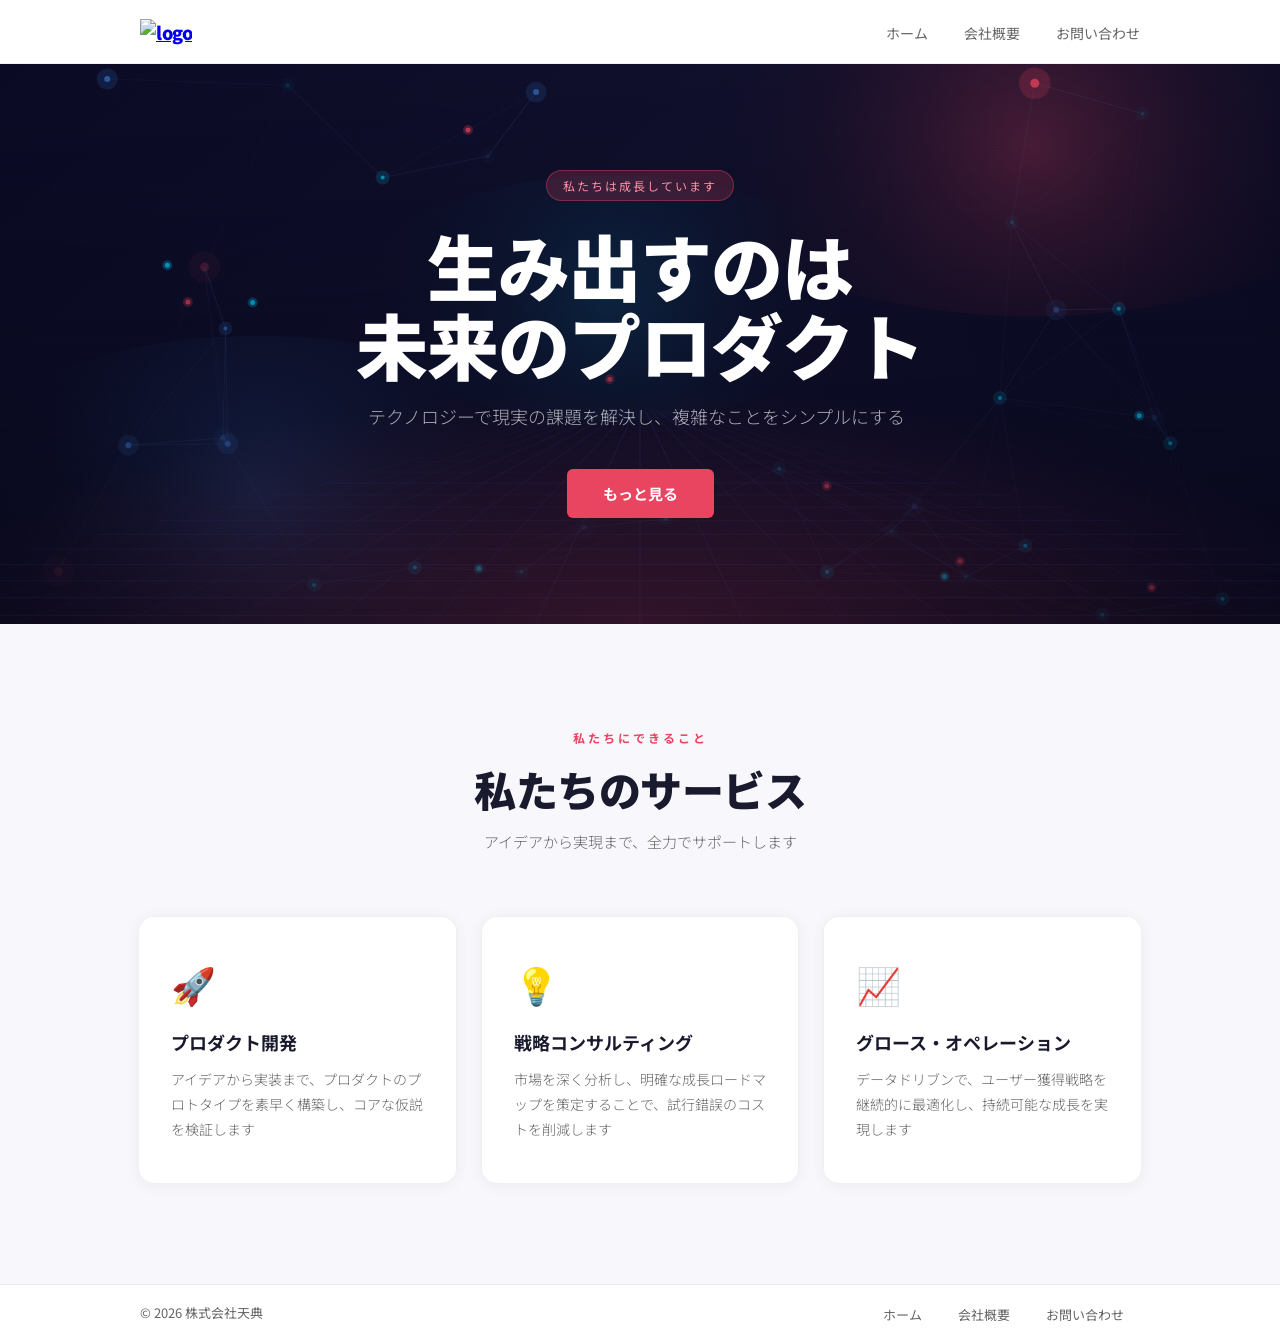
==== index.html @ 76a6df1d "提取CSS，更新表单验证" ====
<!DOCTYPE html>
<html lang="zh">
  <head>
    <meta charset="UTF-8">
    <meta name="viewport" content="width=device-width, initial-scale=1.0">
    <title>株式会社天典</title>
    <link rel="icon" type="image/svg+xml" href="logo.svg">
    <link rel="icon" type="image/png" href="logo.png">
    <link href="https://fonts.googleapis.com/css2?family=Noto+Sans+SC:wght@300;400;700;900&display=swap" rel="stylesheet">   
    <link rel="stylesheet" href="style.css">
    <link rel="stylesheet" href="index.css">
  </head>
  <body>

    <nav>
      <div class="nav-inner">
        <div class="logo">
          <a href="index.html">
            <img src="logo.svg" alt="logo" height="36px">
          </a>         
        </div>
        <div class="nav-links">
          <a href="index.html">ホーム</a>
          <a href="about.html">会社概要</a>
          <a href="contact.html">お問い合わせ</a>
        </div>
      </div>
    </nav>

    <div class="hero">
      <canvas id="hero-canvas"></canvas>
      <div class="hero-content">
        <div class="hero-tag">私たちは成長しています</div>
        <h1>生み出すのは<br>未来のプロダクト</h1>
        <p>テクノロジーで現実の課題を解決し、複雑なことをシンプルにする</p>
        <button class="btn">もっと見る</button>
      </div>
    </div>

    <div class="services">
      <div class="section-header">
        <div class="section-tag">私たちにできること</div>
        <h2>私たちのサービス</h2>
        <p>アイデアから実現まで、全力でサポートします</p>
      </div>
      <div class="cards">
        <div class="card">
          <span class="icon">🚀</span>
          <h3>プロダクト開発</h3>
          <p>アイデアから実装まで、プロダクトのプロトタイプを素早く構築し、コアな仮説を検証します</p>
        </div>
        <div class="card">
          <span class="icon">💡</span>
          <h3>戦略コンサルティング</h3>
          <p>市場を深く分析し、明確な成長ロードマップを策定することで、試行錯誤のコストを削減します</p>
        </div>
        <div class="card">
          <span class="icon">📈</span>
          <h3>グロース・オペレーション</h3>
          <p>データドリブンで、ユーザー獲得戦略を継続的に最適化し、持続可能な成長を実現します</p>
        </div>
      </div>
    </div>

    <footer>
      <div class="footer-inner">
        <p>© 2026 株式会社天典</p>
        <div class="footer-links">
          <a href="index.html">ホーム</a>
          <a href="about.html">会社概要</a>
          <a href="contact.html">お問い合わせ</a>
        </div>
      </div>
    </footer>

    <script>
    (function() {
      const canvas = document.getElementById('hero-canvas');
      const ctx = canvas.getContext('2d');

      function resize() {
        canvas.width = canvas.offsetWidth;
        canvas.height = canvas.offsetHeight;
      }
      resize();
      window.addEventListener('resize', () => { resize(); initAll(); });

      const COLORS = {
        accent: '#e94560',
        accentBlue: '#3a7bd5',
        accentCyan: '#00d2ff',
        nodePrimary: 'rgba(233,69,96,0.9)',
        nodeSecondary: 'rgba(58,123,213,0.8)',
        nodeAccent: 'rgba(0,210,255,0.75)',
      };

      /* ── Perspective grid ── */
      function drawGrid(t) {
        const W = canvas.width, H = canvas.height;
        const cx = W / 2, hy = H * 0.62;
        const speed = 0.00018;
        const offset = (t * speed) % 1;

        ctx.save();
        ctx.lineWidth = 0.8;

        const COLS = 18, ROWS = 22;
        const gridW = W * 1.6;

        for (let i = 0; i <= COLS; i++) {
          const x = (cx - gridW / 2) + (i / COLS) * gridW;
          const dx = x - cx;
          const alpha = (1 - Math.abs(dx) / (gridW * 0.6)) * 0.5;
          if (alpha <= 0) continue;
          ctx.globalAlpha = alpha;
          ctx.strokeStyle = 'rgba(80,110,255,0.55)';
          ctx.beginPath();
          ctx.moveTo(cx + dx * 0.05, hy);
          ctx.lineTo(x, H + 20);
          ctx.stroke();
        }

        for (let j = 0; j <= ROWS; j++) {
          const rawT = ((j / ROWS) + offset) % 1;
          const perspT = Math.pow(rawT, 1.8);
          const y = hy + perspT * (H + 20 - hy);
          const alpha = perspT * 0.7;
          const xSpread = perspT * (gridW / 2);
          ctx.globalAlpha = alpha;
          ctx.strokeStyle = 'rgba(80,110,255,0.5)';
          ctx.beginPath();
          ctx.moveTo(cx - xSpread, y);
          ctx.lineTo(cx + xSpread, y);
          ctx.stroke();
        }

        ctx.globalAlpha = 1;
        ctx.restore();
      }

      /* ── Floating code snippets ── */
      const snippets = [
        'const api = new API();', 'async function deploy() {',
        '  return await build();', 'npm run start',
        'git commit -m "feat"', 'docker-compose up',
        'SELECT * FROM users', 'kubectl apply -f app.yaml',
        'export default function()', 'interface IService {',
        'type Promise<T>', '$ npm install',
        'CI/CD pipeline ✓', 'test passed ✓',
        'BUILD SUCCESS', 'v2.0.0 released',
      ];

      let codeParticles = [];
      function spawnCode(randomY) {
        const W = canvas.width, H = canvas.height;
        codeParticles.push({
          text: snippets[Math.floor(Math.random() * snippets.length)],
          x: Math.random() * W,
          y: randomY ? Math.random() * H : H + 30,
          speed: 0.18 + Math.random() * 0.28,
          opacity: 0,
          maxOpacity: 0.22 + Math.random() * 0.25,
          size: 11 + Math.floor(Math.random() * 5),
          fadeIn: 0.003 + Math.random() * 0.004,
          color: Math.random() < 0.5 ? COLORS.accentCyan : '#7cc5ff',
        });
      }

      function initCode() {
        codeParticles = [];
        const count = Math.min(14, Math.floor(canvas.width / 90));
        for (let i = 0; i < count; i++) spawnCode(true);
      }

      function tickCode() {
        for (let i = codeParticles.length - 1; i >= 0; i--) {
          const p = codeParticles[i];
          p.y -= p.speed;
          if (p.opacity < p.maxOpacity) p.opacity += p.fadeIn;
          if (p.y < -30) { codeParticles.splice(i, 1); spawnCode(false); }
        }
      }

      function drawCode() {
        ctx.save();
        for (const p of codeParticles) {
          ctx.globalAlpha = p.opacity;
          ctx.fillStyle = p.color;
          ctx.font = `${p.size}px 'Courier New', monospace`;
          ctx.fillText(p.text, p.x, p.y);
        }
        ctx.restore();
      }

      /* ── Network nodes ── */
      let nodes = [], edges = [];

      function initNodes() {
        const W = canvas.width, H = canvas.height;
        const count = Math.min(55, Math.floor((W * H) / 22000));
        nodes = [];
        for (let i = 0; i < count; i++) {
          const type = Math.random();
          nodes.push({
            x: Math.random() * W, y: Math.random() * H,
            vx: (Math.random() - 0.5) * 0.3,
            vy: (Math.random() - 0.5) * 0.3,
            r: type < 0.15 ? 4.5 : type < 0.4 ? 3 : 2,
            color: type < 0.15 ? COLORS.nodePrimary : type < 0.5 ? COLORS.nodeSecondary : COLORS.nodeAccent,
            pulse: Math.random() * Math.PI * 2,
            pulseSpeed: 0.02 + Math.random() * 0.03,
          });
        }
        buildEdges();
      }

      function buildEdges() {
        edges = [];
        const maxDist = canvas.width * 0.18;
        for (let i = 0; i < nodes.length; i++)
          for (let j = i + 1; j < nodes.length; j++) {
            const dx = nodes[i].x - nodes[j].x, dy = nodes[i].y - nodes[j].y;
            if (Math.sqrt(dx*dx + dy*dy) < maxDist) edges.push({ a: i, b: j, maxDist });
          }
      }

      /* ── Data packets ── */
      let packets = [];
      function spawnPacket() {
        if (!edges.length) return;
        const edge = edges[Math.floor(Math.random() * edges.length)];
        packets.push({ edge, t: 0, speed: 0.004 + Math.random() * 0.006,
          color: Math.random() < 0.5 ? COLORS.accent : COLORS.accentCyan });
      }

      function tickPackets() {
        for (let i = packets.length - 1; i >= 0; i--) {
          packets[i].t += packets[i].speed;
          if (packets[i].t >= 1) packets.splice(i, 1);
        }
        if (packets.length < 12 && Math.random() < 0.08) spawnPacket();
      }

      function drawPackets() {
        ctx.save();
        for (const p of packets) {
          const na = nodes[p.edge.a], nb = nodes[p.edge.b];
          if (!na || !nb) continue;
          const x = na.x + (nb.x - na.x) * p.t;
          const y = na.y + (nb.y - na.y) * p.t;
          ctx.globalAlpha = 0.9;
          ctx.beginPath(); ctx.arc(x, y, 2.5, 0, Math.PI*2);
          ctx.fillStyle = p.color; ctx.fill();
          ctx.globalAlpha = 0.3;
          ctx.beginPath(); ctx.arc(x, y, 5, 0, Math.PI*2);
          ctx.fillStyle = p.color; ctx.fill();
        }
        ctx.restore();
      }

      function tickNodes() {
        const W = canvas.width, H = canvas.height;
        for (const n of nodes) {
          n.x += n.vx; n.y += n.vy;
          if (n.x < 0 || n.x > W) n.vx *= -1;
          if (n.y < 0 || n.y > H) n.vy *= -1;
          n.pulse += n.pulseSpeed;
        }
      }

      function drawEdges() {
        const maxDist = canvas.width * 0.18;
        ctx.save();
        for (const e of edges) {
          const na = nodes[e.a], nb = nodes[e.b];
          const dx = na.x - nb.x, dy = na.y - nb.y;
          const d = Math.sqrt(dx*dx + dy*dy);
          if (d > maxDist) continue;
          ctx.globalAlpha = (1 - d / maxDist) * 0.35;
          ctx.strokeStyle = 'rgba(130,170,255,0.65)';
          ctx.lineWidth = 0.8;
          ctx.beginPath(); ctx.moveTo(na.x, na.y); ctx.lineTo(nb.x, nb.y);
          ctx.stroke();
        }
        ctx.restore();
      }

      function drawNodes() {
        ctx.save();
        for (const n of nodes) {
          const pulse = Math.sin(n.pulse) * 0.4 + 0.6;
          ctx.globalAlpha = 0.25 * pulse;
          ctx.beginPath(); ctx.arc(n.x, n.y, n.r * 3.5, 0, Math.PI*2);
          ctx.fillStyle = n.color; ctx.fill();
          ctx.globalAlpha = 1.0 * pulse;
          ctx.beginPath(); ctx.arc(n.x, n.y, n.r, 0, Math.PI*2);
          ctx.fillStyle = n.color; ctx.fill();
        }
        ctx.restore();
      }

      /* ── Ambient glow orbs ── */
      function drawOrbs(t) {
        const W = canvas.width, H = canvas.height;
        ctx.save();

        const rx = W * 0.78 + Math.sin(t * 0.0003) * 60;
        const ry = H * 0.22 + Math.cos(t * 0.0004) * 40;
        const rg = ctx.createRadialGradient(rx, ry, 0, rx, ry, W * 0.28);
        rg.addColorStop(0, 'rgba(233,69,96,0.32)'); rg.addColorStop(1, 'transparent');
        ctx.fillStyle = rg;
        ctx.beginPath(); ctx.ellipse(rx, ry, W*0.28, H*0.3, 0, 0, Math.PI*2); ctx.fill();

        const bx = W * 0.2 + Math.sin(t * 0.00025 + 1) * 50;
        const by = H * 0.75 + Math.cos(t * 0.00035 + 2) * 35;
        const bg2 = ctx.createRadialGradient(bx, by, 0, bx, by, W * 0.25);
        bg2.addColorStop(0, 'rgba(58,123,213,0.3)'); bg2.addColorStop(1, 'transparent');
        ctx.fillStyle = bg2;
        ctx.beginPath(); ctx.ellipse(bx, by, W*0.25, H*0.28, 0, 0, Math.PI*2); ctx.fill();

        const cc = W * 0.5 + Math.sin(t * 0.0002 + 3) * 30;
        const cy2 = H * 0.45 + Math.cos(t * 0.00028) * 25;
        const cg = ctx.createRadialGradient(cc, cy2, 0, cc, cy2, W * 0.2);
        cg.addColorStop(0, 'rgba(0,210,255,0.16)'); cg.addColorStop(1, 'transparent');
        ctx.fillStyle = cg;
        ctx.beginPath(); ctx.ellipse(cc, cy2, W*0.2, H*0.22, 0, 0, Math.PI*2); ctx.fill();

        ctx.restore();
      }

      function drawBG() {
        const W = canvas.width, H = canvas.height;
        const g = ctx.createLinearGradient(0, 0, W, H);
        g.addColorStop(0, '#0c0c28'); g.addColorStop(0.5, '#111130'); g.addColorStop(1, '#0c0c28');
        ctx.fillStyle = g; ctx.fillRect(0, 0, W, H);
      }

      function drawScanlines() {
        ctx.save(); ctx.globalAlpha = 0.025; ctx.fillStyle = '#000';
        for (let y = 0; y < canvas.height; y += 3) ctx.fillRect(0, y, canvas.width, 1);
        ctx.restore();
      }

      function initAll() { initNodes(); initCode(); }

      let raf, lastEdgeRebuild = 0;
      function loop(t) {
        drawBG();
        drawOrbs(t);
        drawGrid(t);
        tickNodes();
        if (t - lastEdgeRebuild > 3000) { buildEdges(); lastEdgeRebuild = t; }
        drawEdges();
        tickPackets(); drawPackets();
        drawNodes();
        tickCode(); drawCode();
        drawScanlines();
        raf = requestAnimationFrame(loop);
      }

      initAll();
      raf = requestAnimationFrame(loop);

      document.addEventListener('visibilitychange', () => {
        if (document.hidden) cancelAnimationFrame(raf);
        else raf = requestAnimationFrame(loop);
      });
    })();
    </script>
  </body>
</html>
---- style.css ----
:root {
--accent: #e94560;
--dark: #0f0f1a;
--text: #1a1a2e;
--muted: #666;
--bg: #f8f8fc;
--white: #ffffff;
--nav-height: 64px;
}
* { margin: 0; padding: 0; box-sizing: border-box; }
body {
font-family: 'Noto Sans SC', sans-serif;
background-color: var(--bg);
color: var(--text);
overflow-x: hidden;
}
/* ── 导航栏 ── */
nav {
position: fixed;
top: 0; left: 0; right: 0;
height: var(--nav-height);
background: rgba(255,255,255,0.92);
backdrop-filter: blur(12px);
-webkit-backdrop-filter: blur(12px);
border-bottom: 1px solid rgba(0,0,0,0.06);
padding: 0 24px;
z-index: 100;
}
.nav-inner {
max-width: 1000px;
width: 100%;
margin: 0 auto;
height: var(--nav-height);
display: flex;
justify-content: space-between;
align-items: center;
}
.logo {
font-size: 18px;
font-weight: 900;
letter-spacing: -0.5px;
color: var(--text);
}
.logo span { color: var(--accent); }
.nav-links a {
color: var(--muted);
text-decoration: none;
margin-left: 32px;
font-size: 14px;
font-weight: 400;
transition: color 0.2s;
}
.nav-links a:hover { color: var(--accent); }

/* ── 页脚 ── */
footer {
background: var(--white);
color: var(--muted);
padding: 16px;
border-top: 1px solid rgba(0,0,0,0.08);
}
.footer-inner {
max-width: 1000px;
margin: 0 auto;
display: flex;
justify-content: space-between;
align-items: center;
}
footer .footer-links a {
color: var(--muted);
text-decoration: none;
font-size: 13px;
margin: 0 16px;
transition: color 0.2s;
}
footer .footer-links a:hover { color: black; }
footer p { font-size: 13px; }

/* ── 动画 ── */
@keyframes fadeUp {
from { opacity: 0; transform: translateY(24px); }
to   { opacity: 1; transform: translateY(0); }
}

/* ── 手机端 ── */
@media (max-width: 768px) {
nav { padding: 0 20px; }
.nav-links a { margin-left: 16px; font-size: 13px; }
.hero { min-height: 380px; }
.services { padding: 72px 20px; }
.cards { grid-template-columns: 1fr; gap: 16px; }
.card { padding: 32px 24px; }
.footer-inner {
    flex-direction: column;
    gap: 8px;
    text-align: center;
}
}
---- index.css ----
/* ── Hero ── */
    .hero {
    margin-top: var(--nav-height);
    height: 560px;
    min-height: 360px;
    position: relative;
    display: flex;
    flex-direction: column;
    justify-content: center;
    align-items: center;
    text-align: center;
    padding: 0 24px;
    overflow: hidden;
    background: #0c0c28;
    }

    /* Canvas background */
    #hero-canvas {
    position: absolute;
    inset: 0;
    width: 100%;
    height: 100%;
    z-index: 0;
    }

    /* Gradient overlay */
    .hero::after {
    content: '';
    position: absolute;
    inset: 0;
    background: 
        radial-gradient(ellipse 80% 60% at 50% 100%, rgba(233,69,96,0.18) 0%, transparent 70%),
        linear-gradient(to bottom, rgba(6,6,20,0.1) 0%, rgba(6,6,20,0.35) 60%, rgba(6,6,20,0.65) 100%);
    z-index: 1;
    pointer-events: none;
    }

    .hero-content {
    position: relative;
    z-index: 2;
    animation: fadeUp 0.9s ease both;
    }
    .hero-tag {
    display: inline-block;
    background: rgba(233,69,96,0.2);
    border: 1px solid rgba(233,69,96,0.4);
    color: #ff8fa3;
    font-size: 12px;
    letter-spacing: 2px;
    padding: 6px 16px;
    border-radius: 999px;
    margin-bottom: 24px;
    text-transform: uppercase;
    }
    .hero h1 {
    color: white;
    font-size: clamp(36px, 6vw, 72px);
    font-weight: 900;
    line-height: 1.1;
    letter-spacing: -1px;
    margin-bottom: 20px;
    }
    .hero p {
    color: rgba(255,255,255,0.65);
    font-size: clamp(15px, 2vw, 18px);
    font-weight: 300;
    margin-bottom: 40px;
    max-width: 560px;
    }
    .btn {
    background-color: var(--accent);
    color: white;
    padding: 14px 36px;
    border: none;
    border-radius: 6px;
    font-size: 15px;
    font-family: 'Noto Sans SC', sans-serif;
    cursor: pointer;
    transition: transform 0.2s, box-shadow 0.2s, background 0.2s;
    font-weight: 700;
    }
    .btn:hover {
    transform: translateY(-2px);
    box-shadow: 0 8px 24px rgba(233,69,96,0.4);
    background: #d63350;
    }

    /* ── 服务区域 ── */
    .services {
    padding: 100px 48px;
    max-width: 1100px;
    margin: 0 auto;
    }
    .section-header {
    text-align: center;
    margin-bottom: 64px;
    }
    .section-tag {
    display: inline-block;
    color: var(--accent);
    font-size: 12px;
    letter-spacing: 3px;
    text-transform: uppercase;
    font-weight: 700;
    margin-bottom: 12px;
    }
    .section-header h2 {
    font-size: clamp(28px, 4vw, 42px);
    font-weight: 900;
    color: var(--text);
    letter-spacing: -0.5px;
    }
    .section-header p {
    color: var(--muted);
    margin-top: 12px;
    font-size: 15px;
    font-weight: 300;
    }
    .cards {
    display: grid;
    grid-template-columns: repeat(3, 1fr);
    gap: 24px;
    }
    .card {
    background: var(--white);
    border-radius: 16px;
    padding: 40px 32px;
    border: 1px solid rgba(0,0,0,0.06);
    box-shadow: 0 2px 16px rgba(0,0,0,0.05);
    transition: transform 0.3s, box-shadow 0.3s;
    animation: fadeUp 0.6s ease both;
    }
    .card:nth-child(1) { animation-delay: 0.1s; }
    .card:nth-child(2) { animation-delay: 0.2s; }
    .card:nth-child(3) { animation-delay: 0.3s; }
    .card:hover {
    transform: translateY(-8px);
    box-shadow: 0 16px 40px rgba(0,0,0,0.1);
    }
    .card .icon {
    font-size: 36px;
    margin-bottom: 20px;
    display: block;
    }
    .card h3 {
    font-size: 18px;
    font-weight: 700;
    margin-bottom: 12px;
    color: var(--text);
    }
    .card p {
    color: var(--muted);
    line-height: 1.8;
    font-size: 14px;
    font-weight: 300;
    }
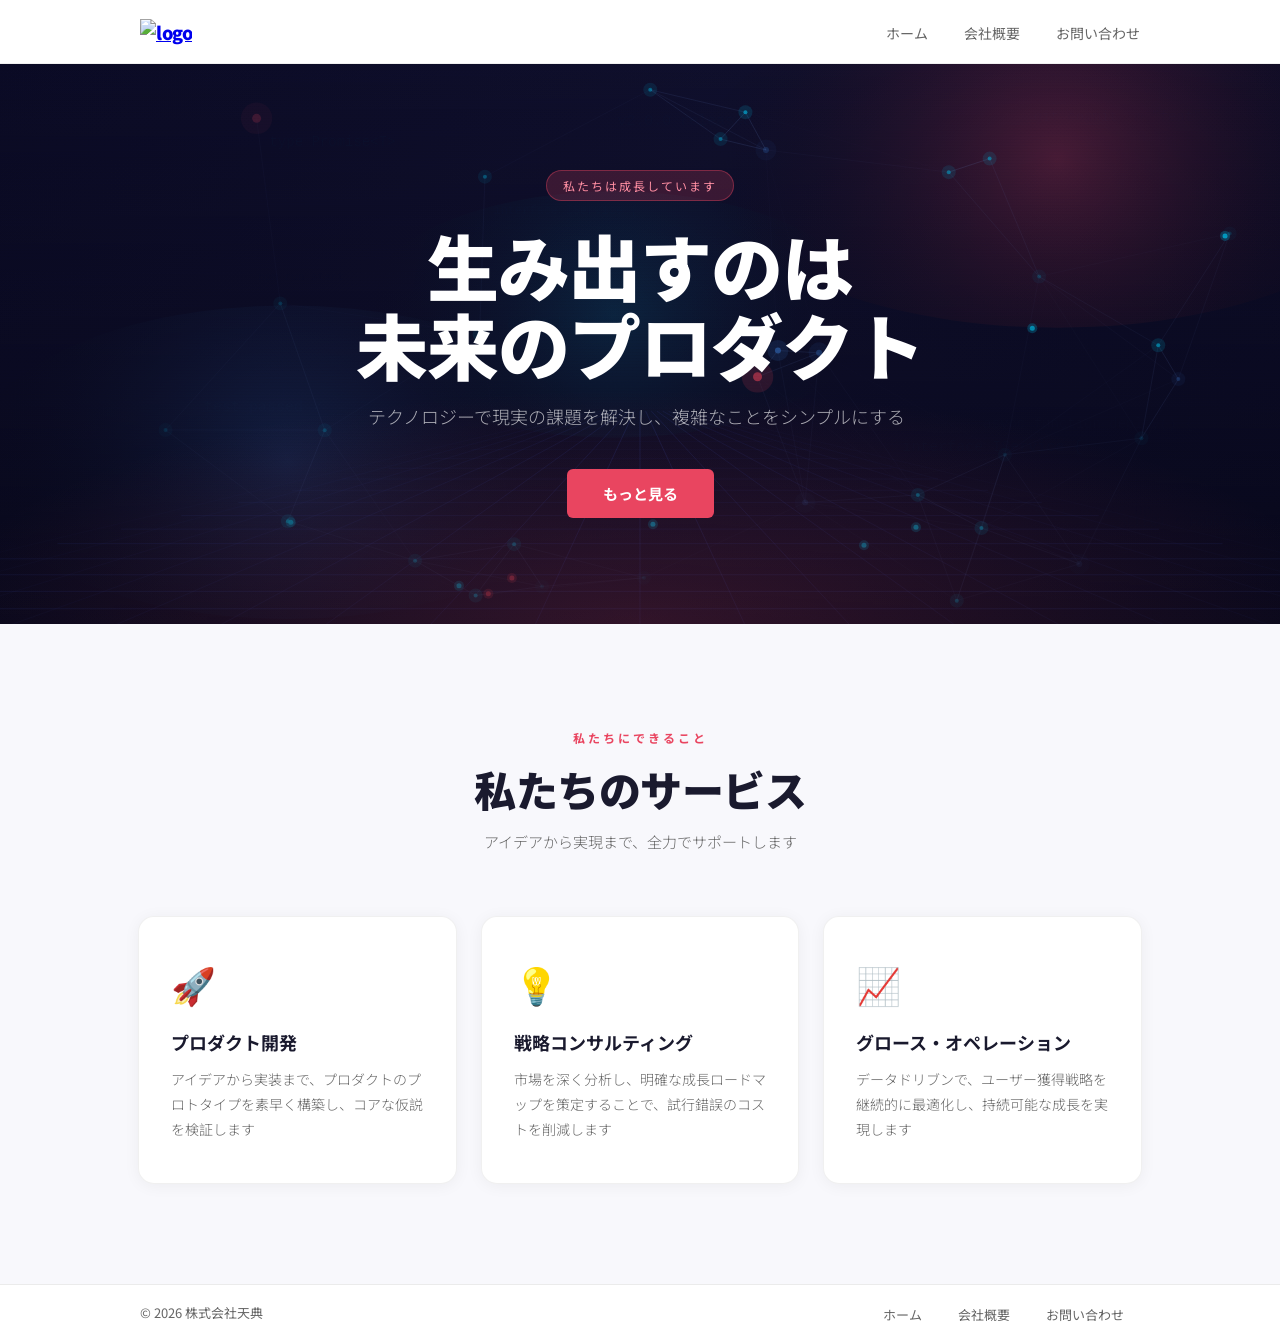
==== commit c2094863: "fix mobile layout" ====
--- a/index.html
+++ b/index.html
@@ -9,6 +9,7 @@
     <link href="https://fonts.googleapis.com/css2?family=Noto+Sans+SC:wght@300;400;700;900&display=swap" rel="stylesheet">   
     <link rel="stylesheet" href="style.css">
     <link rel="stylesheet" href="index.css">
+    <link rel="stylesheet" href="media.css">
   </head>
   <body>
 
--- a/style.css
+++ b/style.css
@@ -81,18 +81,3 @@
 from { opacity: 0; transform: translateY(24px); }
 to   { opacity: 1; transform: translateY(0); }
 }
-
-/* ── 手机端 ── */
-@media (max-width: 768px) {
-nav { padding: 0 20px; }
-.nav-links a { margin-left: 16px; font-size: 13px; }
-.hero { min-height: 380px; }
-.services { padding: 72px 20px; }
-.cards { grid-template-columns: 1fr; gap: 16px; }
-.card { padding: 32px 24px; }
-.footer-inner {
-    flex-direction: column;
-    gap: 8px;
-    text-align: center;
-}
-}
--- a/media.css
+++ b/media.css
@@ -0,0 +1,24 @@
+/* ── 手机端 ── */
+@media (max-width: 768px) {
+nav { padding: 0 20px; }
+.nav-links a { margin-left: 16px; font-size: 13px; }
+.hero { min-height: 380px; }
+.services { padding: 72px 20px; }
+.cards { grid-template-columns: 1fr; gap: 16px; }
+.card { padding: 32px 24px; }
+.footer-inner {
+    flex-direction: column;
+    gap: 8px;
+    text-align: center;
+}
+.page-hero { padding: 60px 24px; }
+.content { padding: 0 20px; margin: 48px auto; }
+.content-block { padding: 32px 24px; }
+.stats { grid-template-columns: 1fr; }
+        .footer-inner {
+    flex-direction: column;
+    gap: 8px;
+    text-align: center;
+}
+.form-card { padding: 32px 24px; }
+}
